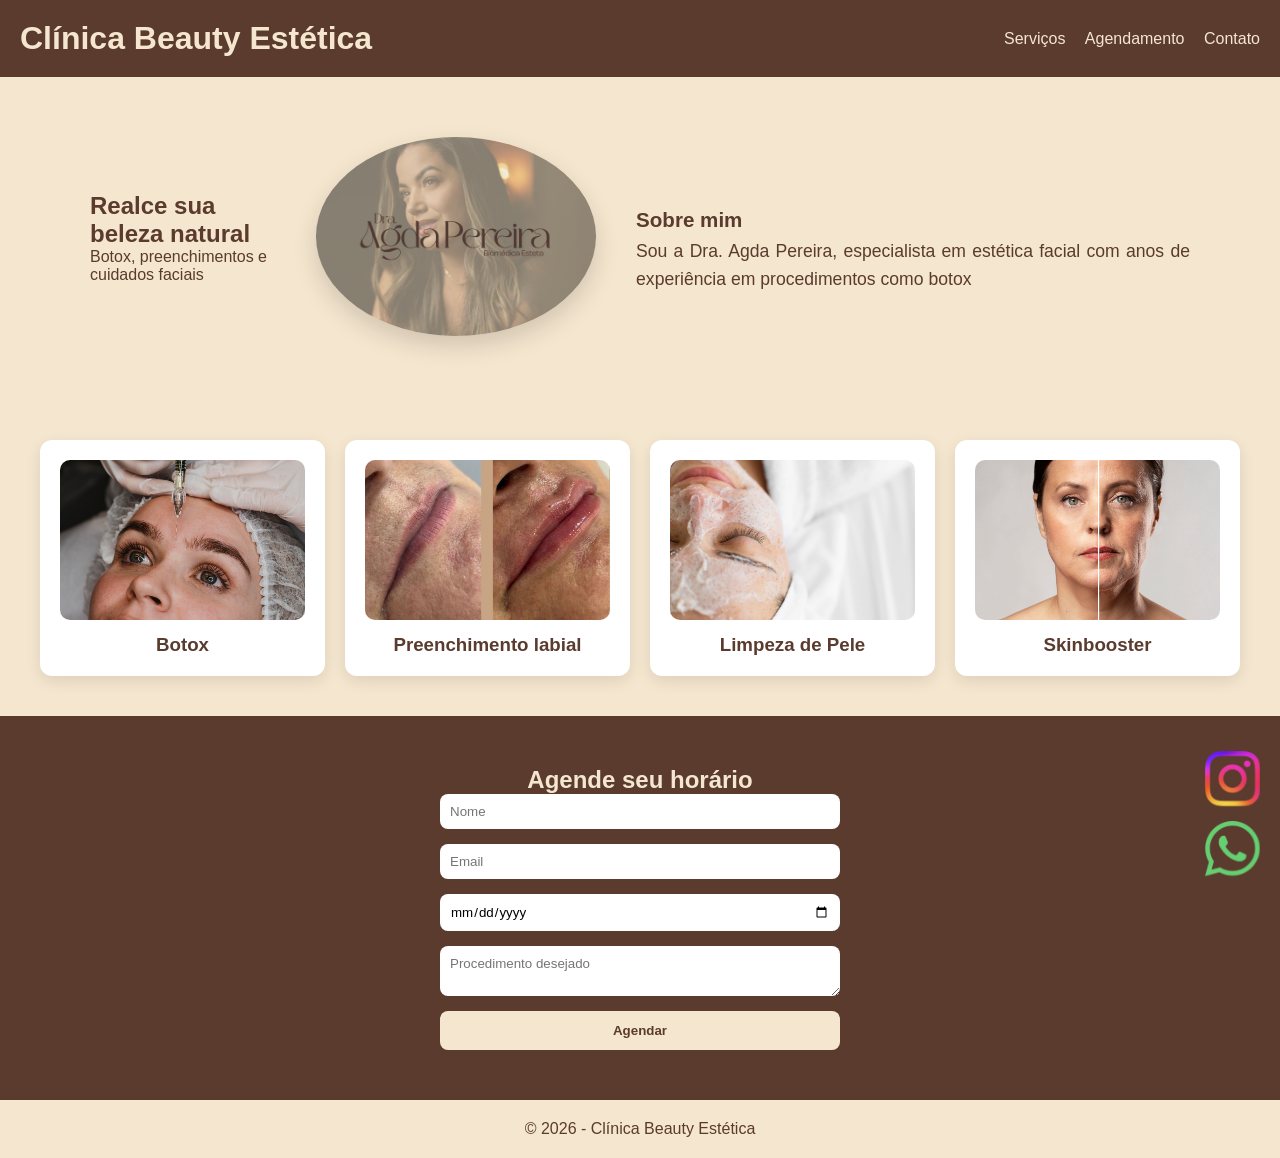
==== index.html @ c7bfd425 "Project Dra. Agda" ====
<!DOCTYPE html>
<html lang="pt-BR">

<head>
    <meta charset="UTF-8">
    <title>Clínica Beauty Estética</title>
    <link rel="stylesheet" href="style.css">
</head>

<body>

    <!-- BOTÃO WHATSAPP FLUTUANTE -->
    <a href="https://wa.me/5511935019413" class="whatsapp-fixo" target="_blank">
        <img src="img/whatsap-removebg-preview.png" alt="WhatsApp">
    </a>

    <a href="https://instagram.com/dra.agdapereira" class="instagram-fixo" target="_blank">
        <img src="img/instagran-removebg-preview.png" alt="Instagram">
    </a>

    <header>
        <h1>Clínica Beauty Estética</h1>
        <nav>
            <a href="#servicos">Serviços</a>
            <a href="#agendamento">Agendamento</a>
            <a href="#contato">Contato</a>
        </nav>
    </header>

    <section class="hero">
        <div class="hero-content">

            <div class="hero-text">
                <h2>Realce sua beleza natural</h2>
                <p>Botox, preenchimentos e cuidados faciais</p>
            </div>

            <div class="hero-foto">
                <img src="img/WhatsApp Image 2026-01-08 at 19.24.49.jpeg" alt="Foto da Doutora">
            </div>

            <div class="sobremim">
                <h3>Sobre mim</h3>
                <p>Sou a Dra. Agda Pereira, especialista em estética facial com anos de experiência em
                    procedimentos como botox</p>
            </div>

        </div>
    </section>

    <section id="servicos" class="servicos">

        <div class="card">
            <img src="img/mulher-recebendo-uma-injecao-de-beleza-facial-no-centro-de-bem-estar.jpg" alt="Botox">
            <h3>Botox</h3>
        </div>

        <div class="card">
            <img src="img/WhatsApp Image 2026-01-08 at 19.49.05.jpeg" alt="Preenchimento Facial">
            <h3>Preenchimento labial</h3>
        </div>

        <div class="card">
            <img src="img/mulher-de-close-up-usando-creme-facial.jpg" alt="Limpeza de Pele">
            <h3>Limpeza de Pele</h3>
        </div>

        <div class="card">
            <img src="img/retrato-de-mulher-madura-antes-e-depois-retocado.jpg" alt="Skinbooster">
            <h3>Skinbooster</h3>
        </div>

    </section>

    <section id="agendamento" class="agendamento">
        <h2>Agende seu horário</h2>

        <form>
            <input type="text" placeholder="Nome" required>
            <input type="email" placeholder="Email" required>
            <input type="date" required>
            <textarea placeholder="Procedimento desejado"></textarea>
            <button type="submit">Agendar</button>
        </form>
    </section>

    <footer id="contato">
        <p>© 2026 - Clínica Beauty Estética</p>
    </footer>

</body>

</html>
---- style.css ----
* {
  margin: 0;
  padding: 0;
  box-sizing: border-box;
  font-family: Arial, sans-serif;
}

body {
  background: #f5e6cf;
  color: #5a3b2e;
}

/* HEADER */
header {
  background: #5a3b2e;
  color: #f5e6cf;
  padding: 20px;
  display: flex;
  justify-content: space-between;
  align-items: center;
}

header nav a {
  color: #f5e6cf;
  text-decoration: none;
  margin-left: 15px;
}

/* HERO */
.hero {
  padding: 60px 20px;
}

.hero-content {
  max-width: 1100px;
  margin: auto;
  display: flex;
  align-items: center;
  gap: 40px;
}

.hero-foto img {
  max-width: 280px;
  border-radius: 50%;
  box-shadow: 0 10px 25px rgba(0,0,0,0.15);
}

/* SERVIÇOS */
.servicos {
  padding: 40px;
  display: grid;
  grid-template-columns: repeat(auto-fit, minmax(220px, 1fr));
  gap: 20px;
}

.card {
  background: #fff;
  padding: 20px;
  border-radius: 12px;
  text-align: center;
  box-shadow: 0 5px 15px rgba(0,0,0,0.1);
}

.card img {
  width: 100%;
  height: 160px;
  object-fit: cover;
  border-radius: 10px;
  margin-bottom: 10px;
}

/* AGENDAMENTO */
.agendamento {
  background: #5a3b2e;
  color: #f5e6cf;
  padding: 50px 20px;
  text-align: center;
}

.agendamento form {
  max-width: 400px;
  margin: auto;
  display: flex;
  flex-direction: column;
  gap: 15px;
}

.agendamento input,
.agendamento textarea {
  padding: 10px;
  border-radius: 8px;
  border: none;
}

.agendamento button {
  padding: 12px;
  background: #f5e6cf;
  color: #5a3b2e;
  border: none;
  border-radius: 8px;
  font-weight: bold;
}

/* FOOTER */
footer {
  text-align: center;
  padding: 20px;
}

.redes {
  margin-top: 15px;
  display: flex;
  justify-content: center;
  gap: 20px;
}

.redes img {
  width: 32px;
  transition: transform 0.3s;
}

.redes img:hover {
  transform: scale(1.15);
}

.instagram-fixo {
  position: fixed;
  bottom: 90px;
  right: 20px;
  z-index: 999;
}
.instagram-fixo img {
  width: 55px;
}

/* WHATSAPP FIXO */
.whatsapp-fixo {
  position: fixed;
  bottom: 20px;
  right: 20px;
  z-index: 999;
}

.whatsapp-fixo img {
  width: 55px;
}

.sobremim{
  margin-top: 20px;
  font-size: 1.1rem;
  line-height: 1.6;
  text-align: justify;
}

/* RESPONSIVO */
@media (max-width: 768px) {
  header {
    flex-direction: column;
    text-align: center;
    gap: 10px;
  }

  .hero-content {
    flex-direction: column;
    text-align: center;
  }

  .hero-foto img {
    max-width: 200px;
  }
}
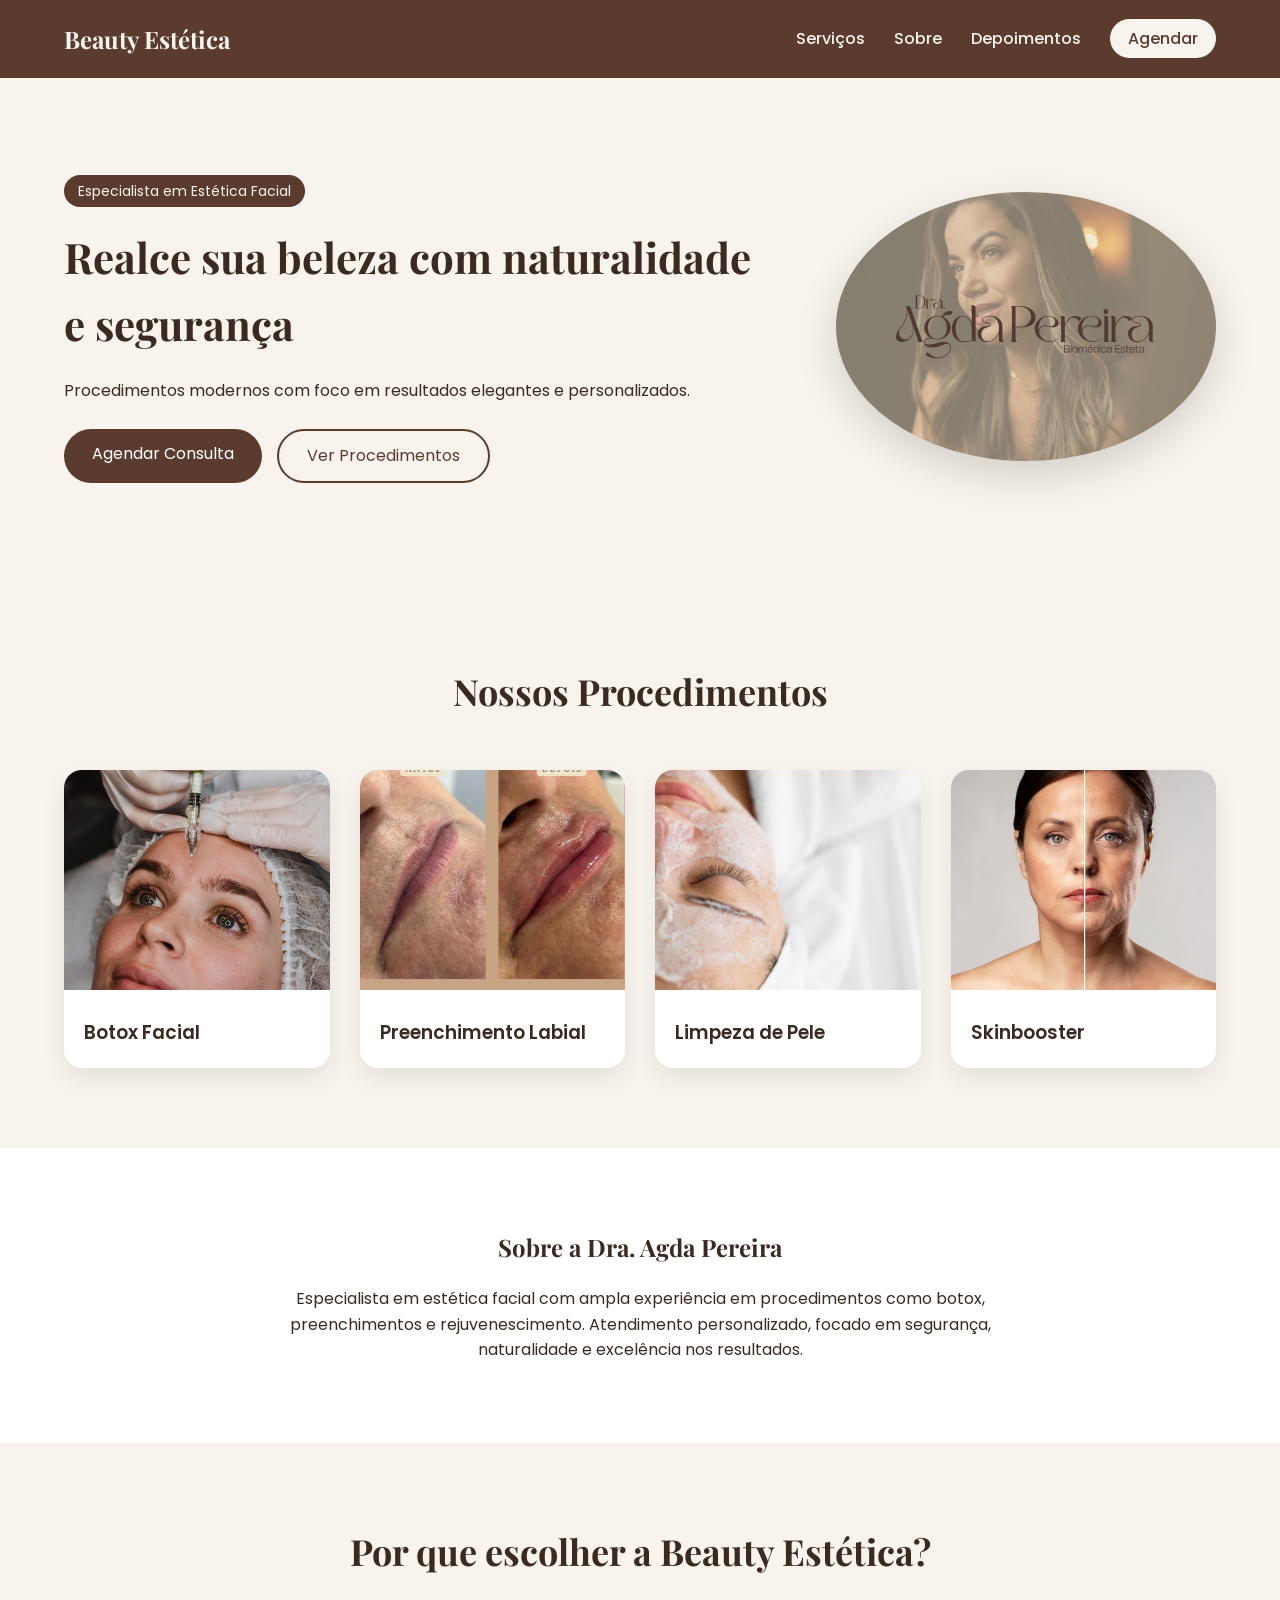
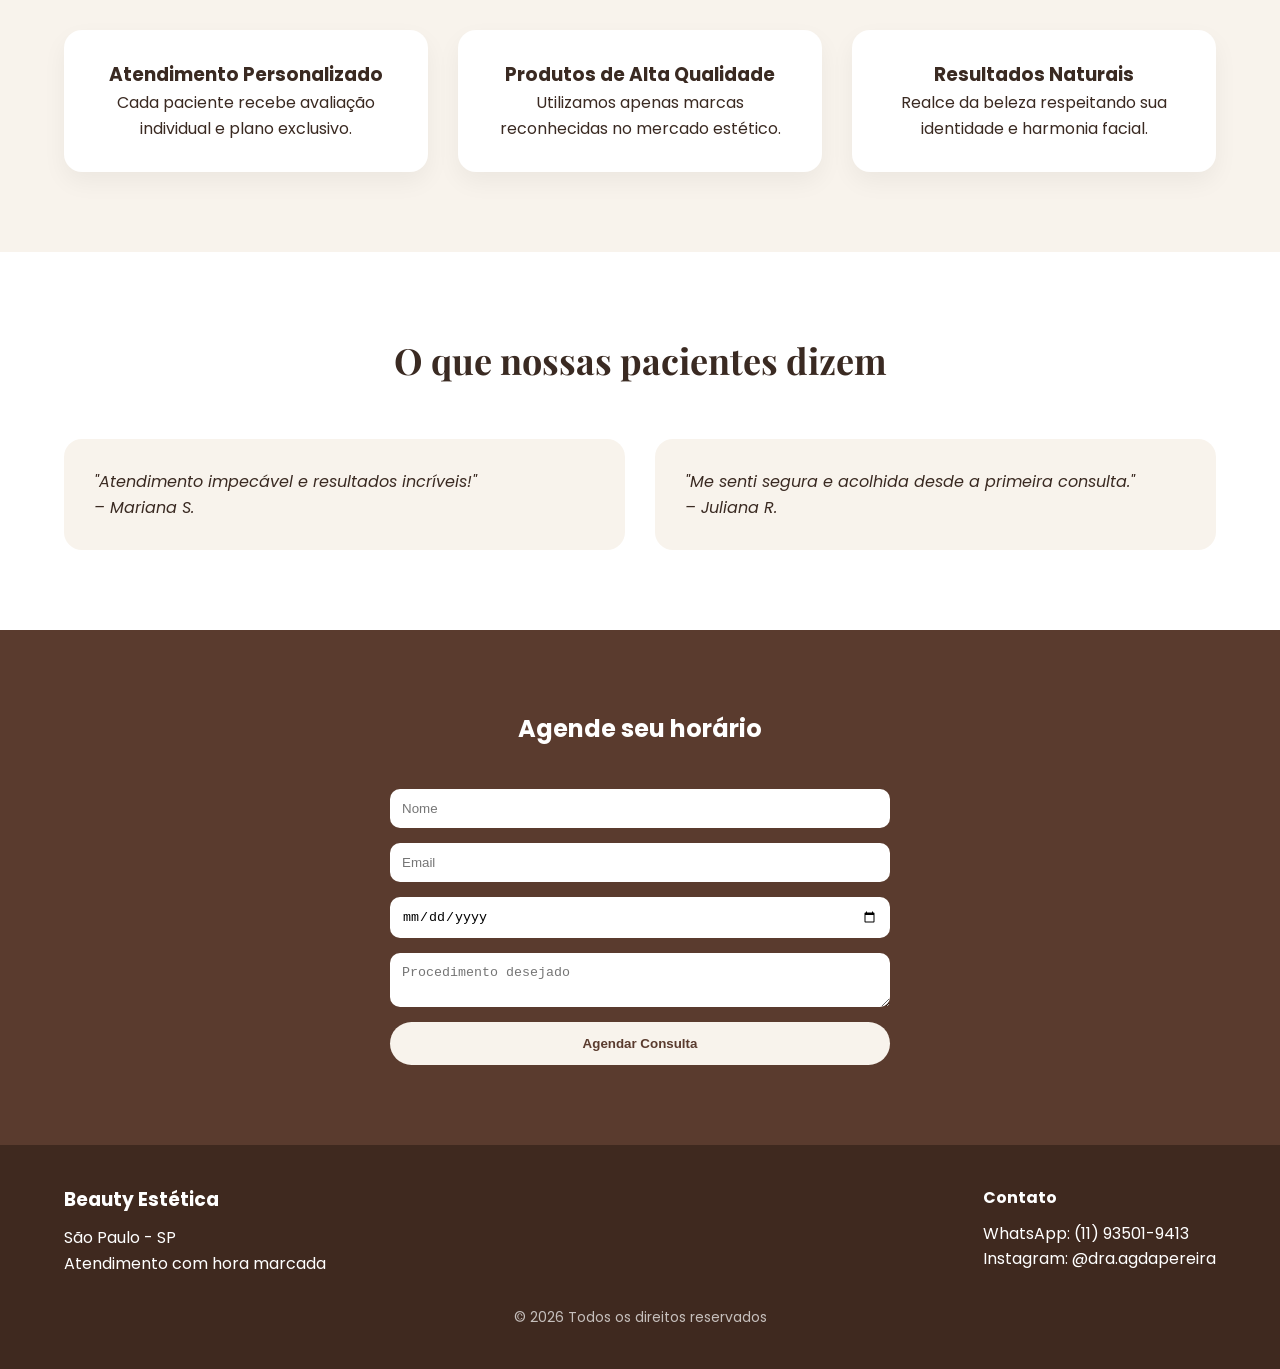
==== commit d70f7bc2: "Atualizando projeto com nova interface, novos procedimentos!" ====
--- a/index.html
+++ b/index.html
@@ -1,93 +1,185 @@
 <!DOCTYPE html>
 <html lang="pt-BR">
+<head>
+  <meta charset="UTF-8">
+  <meta name="viewport" content="width=device-width, initial-scale=1.0">
+  <meta name="description" content="Clínica especializada em estética facial, botox, preenchimento e cuidados com a pele.">
+  <title>Clínica Beauty Estética</title>
 
-<head>
-    <meta charset="UTF-8">
-    <title>Clínica Beauty Estética</title>
-    <link rel="stylesheet" href="style.css">
+  <link rel="stylesheet" href="css/style.css">
+
+  <!-- Google Fonts -->
+  <link href="https://fonts.googleapis.com/css2?family=Playfair+Display:wght@600&family=Poppins:wght@400;500;600&display=swap" rel="stylesheet">
 </head>
 
 <body>
 
-    <!-- BOTÃO WHATSAPP FLUTUANTE -->
-    <a href="https://wa.me/5511935019413" class="whatsapp-fixo" target="_blank">
-        <img src="img/whatsap-removebg-preview.png" alt="WhatsApp">
-    </a>
+  <!-- ================= HEADER ================= -->
+  <header class="header">
+    <div class="container">
+      <h1 class="logo">Beauty Estética</h1>
+      <nav class="nav">
+        <a href="#servicos">Serviços</a>
+        <a href="#sobre">Sobre</a>
+        <a href="#depoimentos">Depoimentos</a>
+        <a href="#agendamento" class="btn-nav">Agendar</a>
+      </nav>
+    </div>
+  </header>
 
-    <a href="https://instagram.com/dra.agdapereira" class="instagram-fixo" target="_blank">
-        <img src="img/instagran-removebg-preview.png" alt="Instagram">
-    </a>
+  <!-- ================= HERO ================= -->
+  <section class="hero">
+    <div class="container hero-content">
 
-    <header>
-        <h1>Clínica Beauty Estética</h1>
-        <nav>
-            <a href="#servicos">Serviços</a>
-            <a href="#agendamento">Agendamento</a>
-            <a href="#contato">Contato</a>
-        </nav>
-    </header>
+      <div class="hero-text">
+        <span class="badge">Especialista em Estética Facial</span>
+        <h2>Realce sua beleza com naturalidade e segurança</h2>
+        <p>Procedimentos modernos com foco em resultados elegantes e personalizados.</p>
 
-    <section class="hero">
-        <div class="hero-content">
+        <div class="hero-buttons">
+          <a href="#agendamento" class="btn-primary">Agendar Consulta</a>
+          <a href="#servicos" class="btn-secondary">Ver Procedimentos</a>
+        </div>
+      </div>
 
-            <div class="hero-text">
-                <h2>Realce sua beleza natural</h2>
-                <p>Botox, preenchimentos e cuidados faciais</p>
-            </div>
+      <div class="hero-image">
+        <img src="/img/WhatsApp Image 2026-01-08 at 19.24.49.jpeg" alt="Dra. Agda Pereira">
+      </div>
 
-            <div class="hero-foto">
-                <img src="img/WhatsApp Image 2026-01-08 at 19.24.49.jpeg" alt="Foto da Doutora">
-            </div>
+    </div>
+  </section>
 
-            <div class="sobremim">
-                <h3>Sobre mim</h3>
-                <p>Sou a Dra. Agda Pereira, especialista em estética facial com anos de experiência em
-                    procedimentos como botox</p>
-            </div>
+  <!-- ================= SERVIÇOS ================= -->
+  <section id="servicos" class="servicos">
+    <div class="container">
+      <h2 class="section-title">Nossos Procedimentos</h2>
 
-        </div>
-    </section>
-
-    <section id="servicos" class="servicos">
+      <div class="servicos-grid">
 
         <div class="card">
-            <img src="img/mulher-recebendo-uma-injecao-de-beleza-facial-no-centro-de-bem-estar.jpg" alt="Botox">
-            <h3>Botox</h3>
+          <a href="procedimento.html?id=botox">
+            <img src="/img/mulher-recebendo-uma-injecao-de-beleza-facial-no-centro-de-bem-estar.jpg" alt="Botox">
+            <h3>Botox Facial</h3>
+          </a>
         </div>
 
         <div class="card">
-            <img src="img/WhatsApp Image 2026-01-08 at 19.49.05.jpeg" alt="Preenchimento Facial">
-            <h3>Preenchimento labial</h3>
+          <a href="procedimento.html?id=preenchimento-labial">
+            <img src="/img/WhatsApp Image 2026-01-08 at 19.49.05.jpeg" alt="Preenchimento Labial">
+            <h3>Preenchimento Labial</h3>
+          </a>
         </div>
 
         <div class="card">
-            <img src="img/mulher-de-close-up-usando-creme-facial.jpg" alt="Limpeza de Pele">
+          <a href="procedimento.html?id=limpeza">
+            <img src="/img/mulher-de-close-up-usando-creme-facial.jpg" alt="Limpeza de Pele">
             <h3>Limpeza de Pele</h3>
+          </a>
         </div>
 
         <div class="card">
-            <img src="img/retrato-de-mulher-madura-antes-e-depois-retocado.jpg" alt="Skinbooster">
+          <a href="procedimento.html?id=skinbooster">
+            <img src="/img/retrato-de-mulher-madura-antes-e-depois-retocado.jpg" alt="Skinbooster">
             <h3>Skinbooster</h3>
+          </a>
         </div>
 
-    </section>
+      </div>
+    </div>
+  </section>
 
-    <section id="agendamento" class="agendamento">
-        <h2>Agende seu horário</h2>
+  <!-- ================= SOBRE ================= -->
+  <section id="sobre" class="sobre">
+    <div class="container sobre-content">
+      <div class="sobre-text">
+        <h2>Sobre a Dra. Agda Pereira</h2>
+        <p>
+          Especialista em estética facial com ampla experiência em procedimentos
+          como botox, preenchimentos e rejuvenescimento. Atendimento personalizado,
+          focado em segurança, naturalidade e excelência nos resultados.
+        </p>
+      </div>
+    </div>
+  </section>
 
-        <form>
-            <input type="text" placeholder="Nome" required>
-            <input type="email" placeholder="Email" required>
-            <input type="date" required>
-            <textarea placeholder="Procedimento desejado"></textarea>
-            <button type="submit">Agendar</button>
-        </form>
-    </section>
+  <!-- ================= DIFERENCIAIS ================= -->
+  <section class="diferenciais">
+    <div class="container">
+      <h2 class="section-title">Por que escolher a Beauty Estética?</h2>
 
-    <footer id="contato">
-        <p>© 2026 - Clínica Beauty Estética</p>
-    </footer>
+      <div class="diferenciais-grid">
+        <div class="diferencial-item">
+          <h3>Atendimento Personalizado</h3>
+          <p>Cada paciente recebe avaliação individual e plano exclusivo.</p>
+        </div>
 
+        <div class="diferencial-item">
+          <h3>Produtos de Alta Qualidade</h3>
+          <p>Utilizamos apenas marcas reconhecidas no mercado estético.</p>
+        </div>
+
+        <div class="diferencial-item">
+          <h3>Resultados Naturais</h3>
+          <p>Realce da beleza respeitando sua identidade e harmonia facial.</p>
+        </div>
+      </div>
+    </div>
+  </section>
+
+  <!-- ================= DEPOIMENTOS ================= -->
+  <section id="depoimentos" class="depoimentos">
+    <div class="container">
+      <h2 class="section-title">O que nossas pacientes dizem</h2>
+
+      <div class="depoimentos-grid">
+        <div class="depoimento">
+          <p>"Atendimento impecável e resultados incríveis!"</p>
+          <span>– Mariana S.</span>
+        </div>
+
+        <div class="depoimento">
+          <p>"Me senti segura e acolhida desde a primeira consulta."</p>
+          <span>– Juliana R.</span>
+        </div>
+      </div>
+    </div>
+  </section>
+
+  <!-- ================= AGENDAMENTO ================= -->
+  <section id="agendamento" class="agendamento">
+    <div class="container">
+      <h2>Agende seu horário</h2>
+
+      <form>
+        <input type="text" placeholder="Nome" required>
+        <input type="email" placeholder="Email" required>
+        <input type="date" required>
+        <textarea placeholder="Procedimento desejado"></textarea>
+        <button type="submit">Agendar Consulta</button>
+      </form>
+    </div>
+  </section>
+
+  <!-- ================= FOOTER ================= -->
+  <footer class="footer">
+    <div class="container footer-content">
+
+      <div>
+        <h3>Beauty Estética</h3>
+        <p>São Paulo - SP</p>
+        <p>Atendimento com hora marcada</p>
+      </div>
+
+      <div>
+        <h4>Contato</h4>
+        <p>WhatsApp: (11) 93501-9413</p>
+        <p>Instagram: @dra.agdapereira</p>
+      </div>
+
+    </div>
+
+    <p class="copyright">© 2026 Todos os direitos reservados</p>
+  </footer>
+  <script src="JS/main.js"></script>
 </body>
-
 </html>
--- a/css/style.css
+++ b/css/style.css
@@ -0,0 +1,324 @@
+/* ================= RESET ================= */
+* {
+  margin: 0;
+  padding: 0;
+  box-sizing: border-box;
+}
+
+html {
+  scroll-behavior: smooth;
+}
+
+body {
+  font-family: 'Poppins', sans-serif;
+  background: #f8f3ec;
+  color: #3a2a22;
+  line-height: 1.6;
+}
+
+/* ================= CONTAINER ================= */
+.container {
+  width: 90%;
+  max-width: 1200px;
+  margin: auto;
+}
+
+/* ================= HEADER ================= */
+.header {
+  background: #5a3b2e;
+  padding: 20px 0;
+  position: sticky;
+  top: 0;
+  z-index: 1000;
+}
+
+.logo {
+  font-family: 'Playfair Display', serif;
+  color: #f8f3ec;
+  font-size: 24px;
+}
+
+.header .container {
+  display: flex;
+  justify-content: space-between;
+  align-items: center;
+}
+
+.nav a {
+  color: #f8f3ec;
+  text-decoration: none;
+  margin-left: 25px;
+  font-weight: 500;
+  transition: 0.3s;
+}
+
+.nav a:hover {
+  opacity: 0.7;
+}
+
+.btn-nav {
+  background: #f8f3ec;
+  color: #5a3b2e !important;
+  padding: 8px 18px;
+  border-radius: 30px;
+  font-weight: 600;
+}
+
+/* ================= HERO ================= */
+.hero {
+  padding: 100px 0;
+}
+
+.hero-content {
+  display: flex;
+  align-items: center;
+  justify-content: space-between;
+  gap: 60px;
+}
+
+.hero-text h2 {
+  font-family: 'Playfair Display', serif;
+  font-size: 42px;
+  margin: 20px 0;
+}
+
+.badge {
+  background: #5a3b2e;
+  color: #f8f3ec;
+  padding: 6px 14px;
+  border-radius: 20px;
+  font-size: 14px;
+}
+
+.hero-buttons {
+  margin-top: 25px;
+  display: flex;
+  gap: 15px;
+}
+
+.btn-primary {
+  background: #5a3b2e;
+  color: #fff;
+  padding: 12px 28px;
+  border-radius: 30px;
+  text-decoration: none;
+  transition: 0.3s ease;
+}
+
+.btn-primary:hover {
+  background: #3f291f;
+  transform: translateY(-3px);
+}
+
+.btn-secondary {
+  border: 2px solid #5a3b2e;
+  color: #5a3b2e;
+  padding: 12px 28px;
+  border-radius: 30px;
+  text-decoration: none;
+  transition: 0.3s ease;
+}
+
+.btn-secondary:hover {
+  background: #5a3b2e;
+  color: #fff;
+}
+
+.hero-image img {
+  width: 380px;
+  border-radius: 50%;
+  box-shadow: 0 15px 40px rgba(0,0,0,0.15);
+}
+
+/* ================= SECTION TITLE ================= */
+.section-title {
+  text-align: center;
+  font-family: 'Playfair Display', serif;
+  font-size: 36px;
+  margin-bottom: 50px;
+}
+
+/* ================= SERVIÇOS ================= */
+.servicos {
+  padding: 80px 0;
+}
+
+.servicos-grid {
+  display: grid;
+  grid-template-columns: repeat(auto-fit, minmax(250px, 1fr));
+  gap: 30px;
+}
+
+.card {
+  background: #fff;
+  border-radius: 18px;
+  overflow: hidden;
+  box-shadow: 0 10px 25px rgba(0,0,0,0.08);
+  transition: 0.3s ease;
+}
+
+.card:hover {
+  transform: translateY(-10px);
+  box-shadow: 0 20px 40px rgba(0,0,0,0.15);
+}
+
+.card img {
+  width: 100%;
+  height: 220px;
+  object-fit: cover;
+}
+
+.card h3 {
+  padding: 20px;
+  font-weight: 600;
+  color: #3a2a22;
+}
+
+.card a {
+  text-decoration: none;
+}
+
+/* ================= SOBRE ================= */
+.sobre {
+  padding: 80px 0;
+  background: #fff;
+}
+
+.sobre-content {
+  text-align: center;
+  max-width: 800px;
+}
+
+.sobre h2 {
+  font-family: 'Playfair Display', serif;
+  margin-bottom: 20px;
+}
+
+/* ================= DIFERENCIAIS ================= */
+.diferenciais {
+  padding: 80px 0;
+}
+
+.diferenciais-grid {
+  display: grid;
+  grid-template-columns: repeat(auto-fit, minmax(250px, 1fr));
+  gap: 30px;
+  text-align: center;
+}
+
+.diferencial-item {
+  background: #fff;
+  padding: 30px;
+  border-radius: 18px;
+  box-shadow: 0 10px 25px rgba(0,0,0,0.05);
+}
+
+/* ================= DEPOIMENTOS ================= */
+.depoimentos {
+  padding: 80px 0;
+  background: #fff;
+}
+
+.depoimentos-grid {
+  display: grid;
+  grid-template-columns: repeat(auto-fit, minmax(280px, 1fr));
+  gap: 30px;
+}
+
+.depoimento {
+  background: #f8f3ec;
+  padding: 30px;
+  border-radius: 18px;
+  font-style: italic;
+}
+
+/* ================= AGENDAMENTO ================= */
+.agendamento {
+  padding: 80px 0;
+  background: #5a3b2e;
+  color: #fff;
+  text-align: center;
+}
+
+.agendamento form {
+  max-width: 500px;
+  margin: 40px auto 0;
+  display: flex;
+  flex-direction: column;
+  gap: 15px;
+}
+
+.agendamento input,
+.agendamento textarea {
+  padding: 12px;
+  border-radius: 10px;
+  border: none;
+}
+
+.agendamento button {
+  background: #f8f3ec;
+  color: #5a3b2e;
+  padding: 14px;
+  border-radius: 30px;
+  border: none;
+  font-weight: 600;
+  cursor: pointer;
+  transition: 0.3s ease;
+}
+
+.agendamento button:hover {
+  transform: scale(1.05);
+}
+
+/* ================= FOOTER ================= */
+.footer {
+  background: #3f291f;
+  color: #fff;
+  padding: 40px 0;
+}
+
+.footer-content {
+  display: flex;
+  justify-content: space-between;
+  flex-wrap: wrap;
+  gap: 30px;
+}
+
+.footer h3,
+.footer h4 {
+  margin-bottom: 10px;
+}
+
+.copyright {
+  text-align: center;
+  margin-top: 30px;
+  font-size: 14px;
+  opacity: 0.7;
+}
+
+/* ================= RESPONSIVO ================= */
+@media (max-width: 768px) {
+
+  .hero-content {
+    flex-direction: column;
+    text-align: center;
+  }
+
+  .hero-image img {
+    width: 260px;
+  }
+
+  .header .container {
+    flex-direction: column;
+    gap: 15px;
+  }
+
+  .nav a {
+    margin: 0 10px;
+  }
+
+  .footer-content {
+    flex-direction: column;
+    text-align: center;
+  }
+}
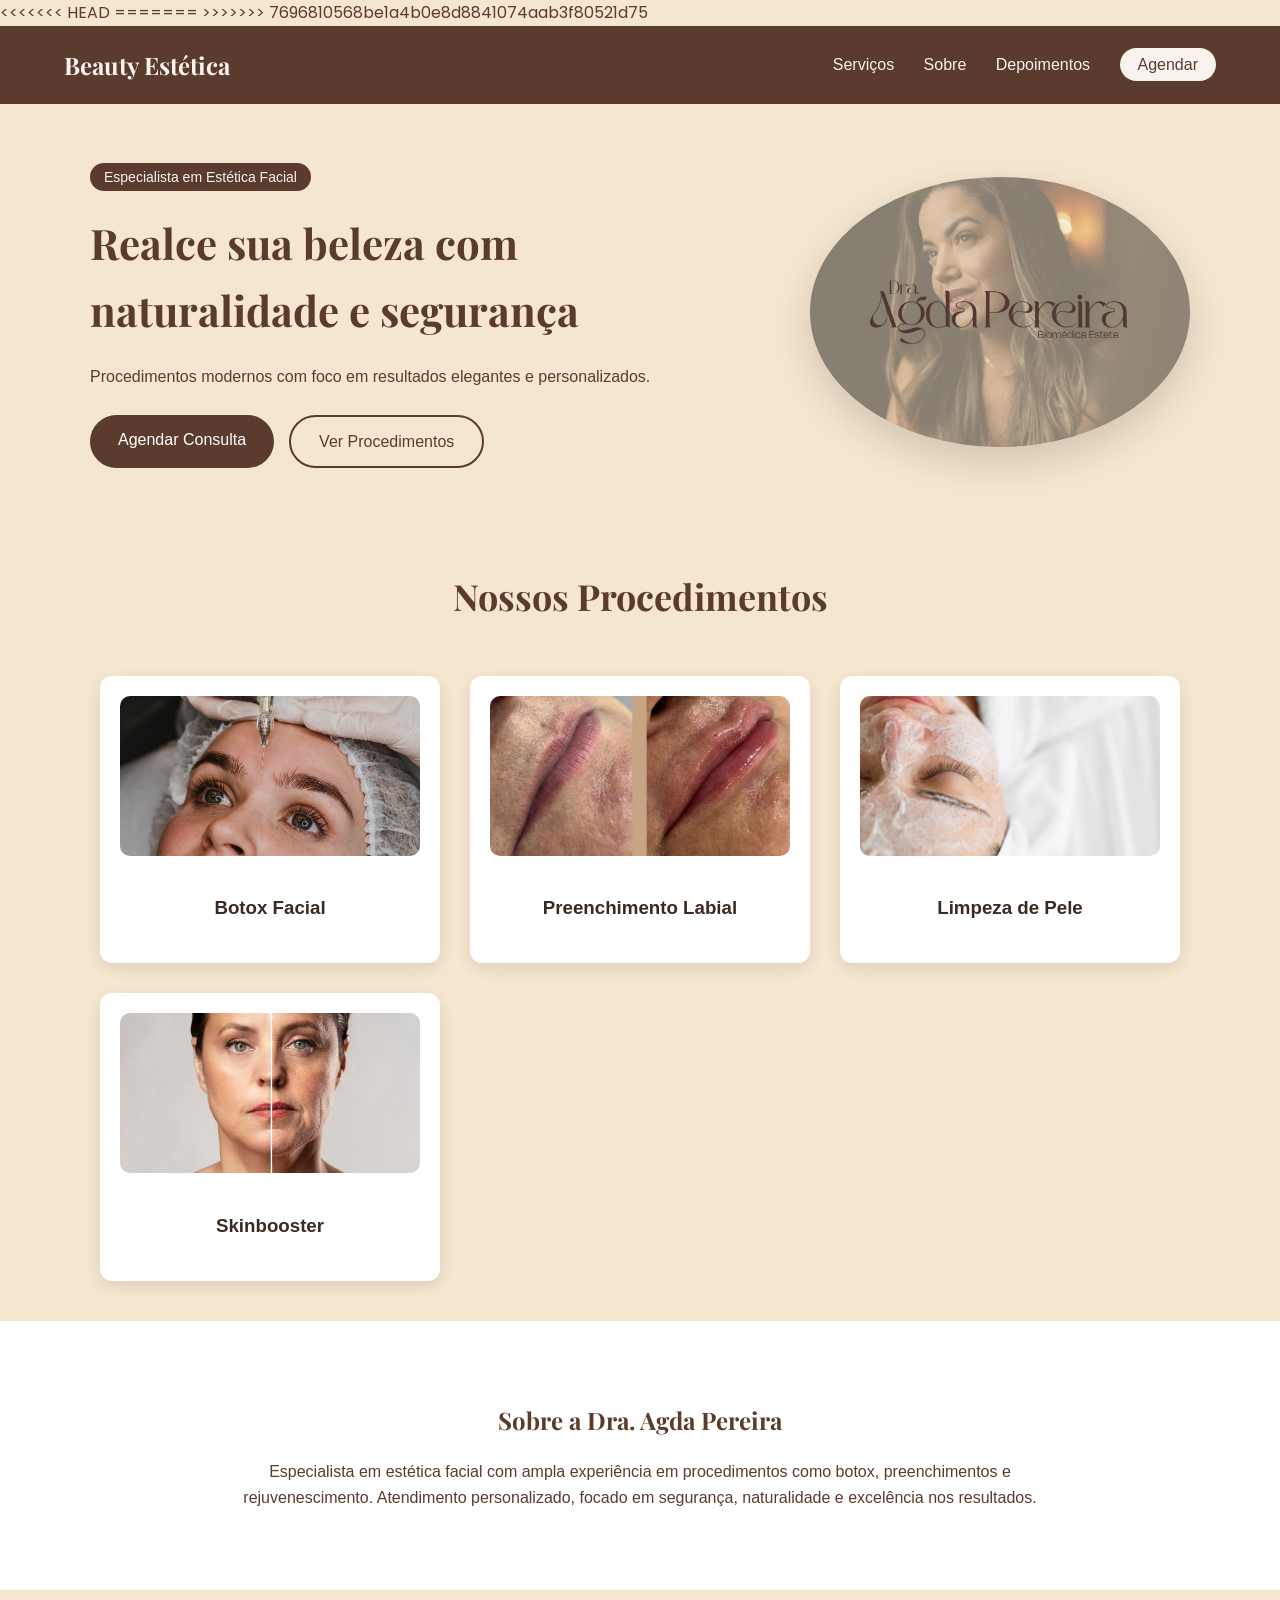
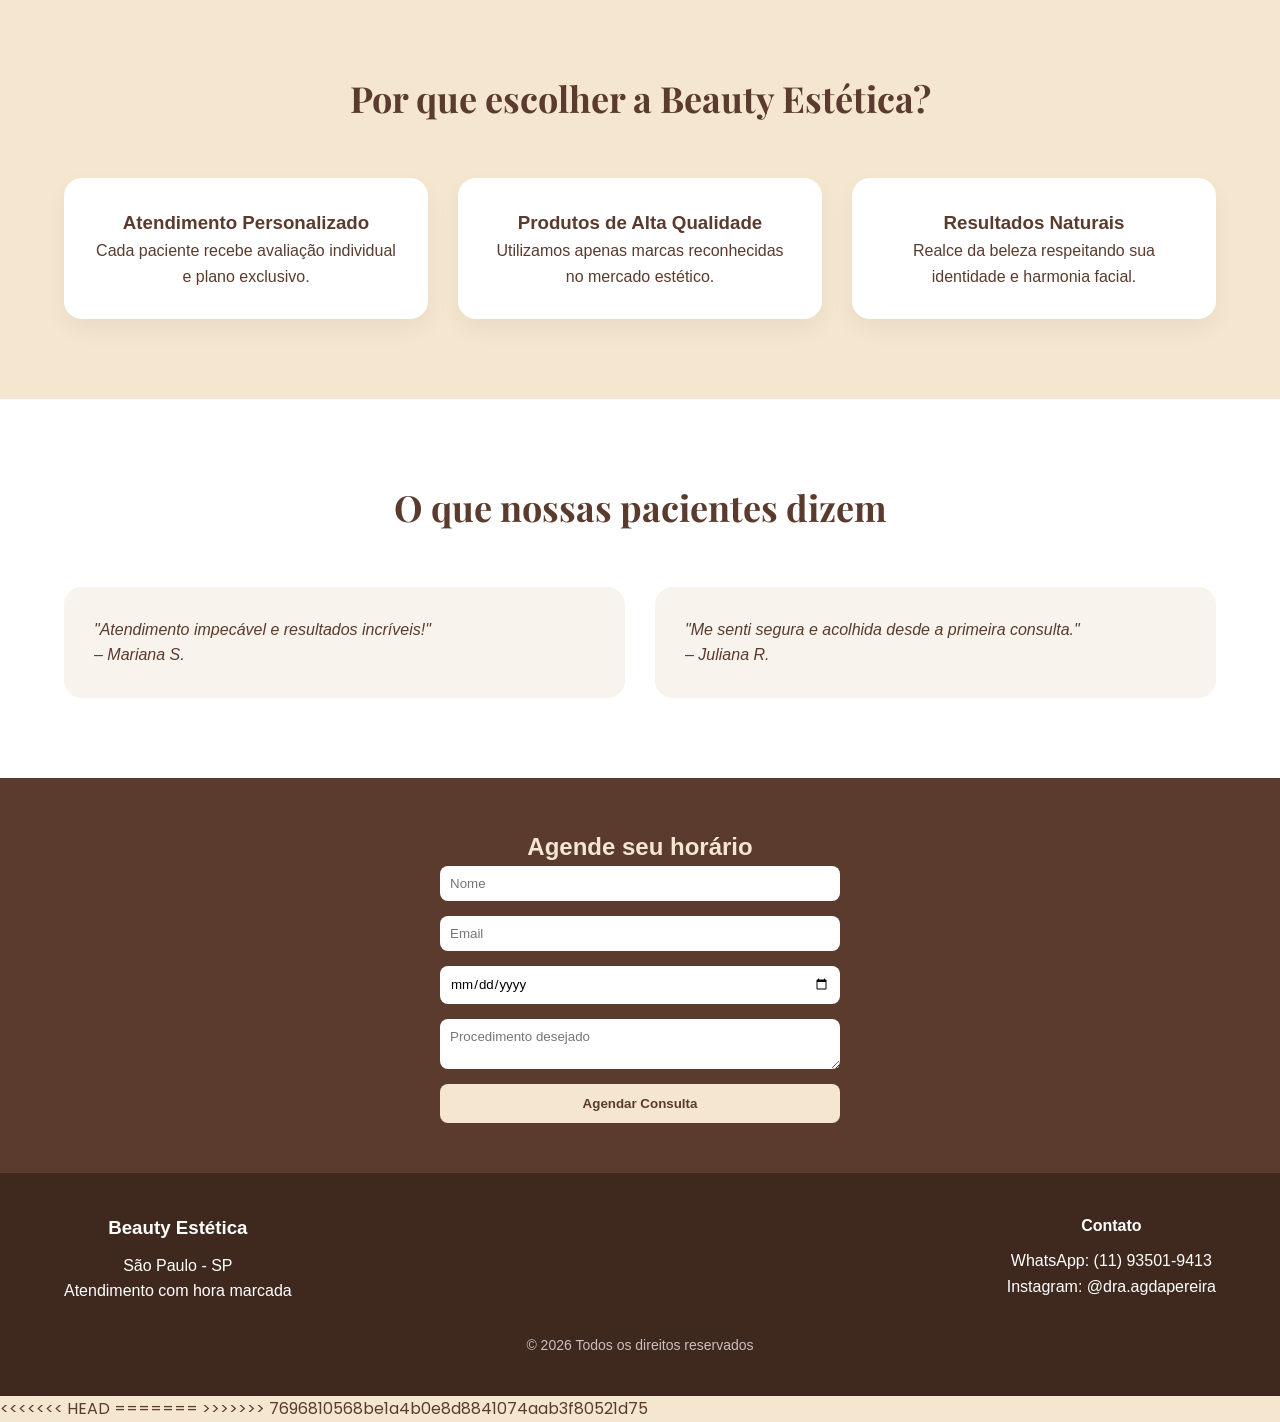
==== commit ad985a45: "Adiciona estilos responsivos para melhorar a visualização em dispositivos menores" ====
--- a/index.html
+++ b/index.html
@@ -1,6 +1,7 @@
 <!DOCTYPE html>
 <html lang="pt-BR">
 <head>
+<<<<<<< HEAD
   <meta charset="UTF-8">
   <meta name="viewport" content="width=device-width, initial-scale=1.0">
   <meta name="description" content="Clínica especializada em estética facial, botox, preenchimento e cuidados com a pele.">
@@ -10,6 +11,12 @@
 
   <!-- Google Fonts -->
   <link href="https://fonts.googleapis.com/css2?family=Playfair+Display:wght@600&family=Poppins:wght@400;500;600&display=swap" rel="stylesheet">
+=======
+    <meta name="viewport" content="width=device-width, initial-scale=1.0">
+    <meta charset="UTF-8">
+    <title>Clínica Beauty Estética</title>
+    <link rel="stylesheet" href="style.css">
+>>>>>>> 7696810568be1a4b0e8d8841074aab3f80521d75
 </head>
 
 <body>
@@ -182,4 +189,9 @@
   </footer>
   <script src="JS/main.js"></script>
 </body>
-</html>+<<<<<<< HEAD
+</html>
+=======
+
+</html>
+>>>>>>> 7696810568be1a4b0e8d8841074aab3f80521d75
--- a/style.css
+++ b/style.css
@@ -0,0 +1,181 @@
+* {
+  margin: 0;
+  padding: 0;
+  box-sizing: border-box;
+  font-family: Arial, sans-serif;
+}
+
+body {
+  background: #f5e6cf;
+  color: #5a3b2e;
+}
+
+/* HEADER */
+header {
+  background: #5a3b2e;
+  color: #f5e6cf;
+  padding: 20px;
+  display: flex;
+  justify-content: space-between;
+  align-items: center;
+}
+
+header nav a {
+  color: #f5e6cf;
+  text-decoration: none;
+  margin-left: 15px;
+}
+
+/* HERO */
+.hero {
+  padding: 60px 20px;
+}
+
+.hero-content {
+  max-width: 1100px;
+  margin: auto;
+  display: flex;
+  align-items: center;
+  gap: 40px;
+}
+
+.hero-foto img {
+  max-width: 280px;
+  border-radius: 50%;
+  box-shadow: 0 10px 25px rgba(0,0,0,0.15);
+}
+
+/* SERVIÇOS */
+.servicos {
+  padding: 40px;
+  display: grid;
+  grid-template-columns: repeat(auto-fit, minmax(220px, 1fr));
+  gap: 20px;
+}
+
+.card {
+  background: #fff;
+  padding: 20px;
+  border-radius: 12px;
+  text-align: center;
+  box-shadow: 0 5px 15px rgba(0,0,0,0.1);
+}
+
+.card img {
+  width: 100%;
+  height: 160px;
+  object-fit: cover;
+  border-radius: 10px;
+  margin-bottom: 10px;
+}
+
+/* AGENDAMENTO */
+.agendamento {
+  background: #5a3b2e;
+  color: #f5e6cf;
+  padding: 50px 20px;
+  text-align: center;
+}
+
+.agendamento form {
+  max-width: 400px;
+  margin: auto;
+  display: flex;
+  flex-direction: column;
+  gap: 15px;
+}
+
+.agendamento input,
+.agendamento textarea {
+  padding: 10px;
+  border-radius: 8px;
+  border: none;
+}
+
+.agendamento button {
+  padding: 12px;
+  background: #f5e6cf;
+  color: #5a3b2e;
+  border: none;
+  border-radius: 8px;
+  font-weight: bold;
+}
+
+/* FOOTER */
+footer {
+  text-align: center;
+  padding: 20px;
+}
+
+.redes {
+  margin-top: 15px;
+  display: flex;
+  justify-content: center;
+  gap: 20px;
+}
+
+.redes img {
+  width: 32px;
+  transition: transform 0.3s;
+}
+
+.redes img:hover {
+  transform: scale(1.15);
+}
+
+.instagram-fixo {
+  position: fixed;
+  bottom: 90px;
+  right: 20px;
+  z-index: 999;
+}
+.instagram-fixo img {
+  width: 55px;
+}
+
+/* WHATSAPP FIXO */
+.whatsapp-fixo {
+  position: fixed;
+  bottom: 20px;
+  right: 20px;
+  z-index: 999;
+}
+
+.whatsapp-fixo img {
+  width: 55px;
+}
+
+.sobremim{
+  margin-top: 20px;
+  font-size: 1.1rem;
+  line-height: 1.6;
+  text-align: justify;
+}
+
+@media (max-width: 768px) {
+    
+    body {
+        overflow-x: hidden;
+    }
+
+    .container {
+        width: 100%;
+        padding: 15px;
+    }
+
+    /* Exemplo de menu */
+    nav ul {
+        flex-direction: column;
+        gap: 10px;
+    }
+
+    /* Exemplo de cards */
+    .cards {
+        flex-direction: column;
+    }
+
+    img {
+        max-width: 100%;
+        height: auto;
+    }
+}
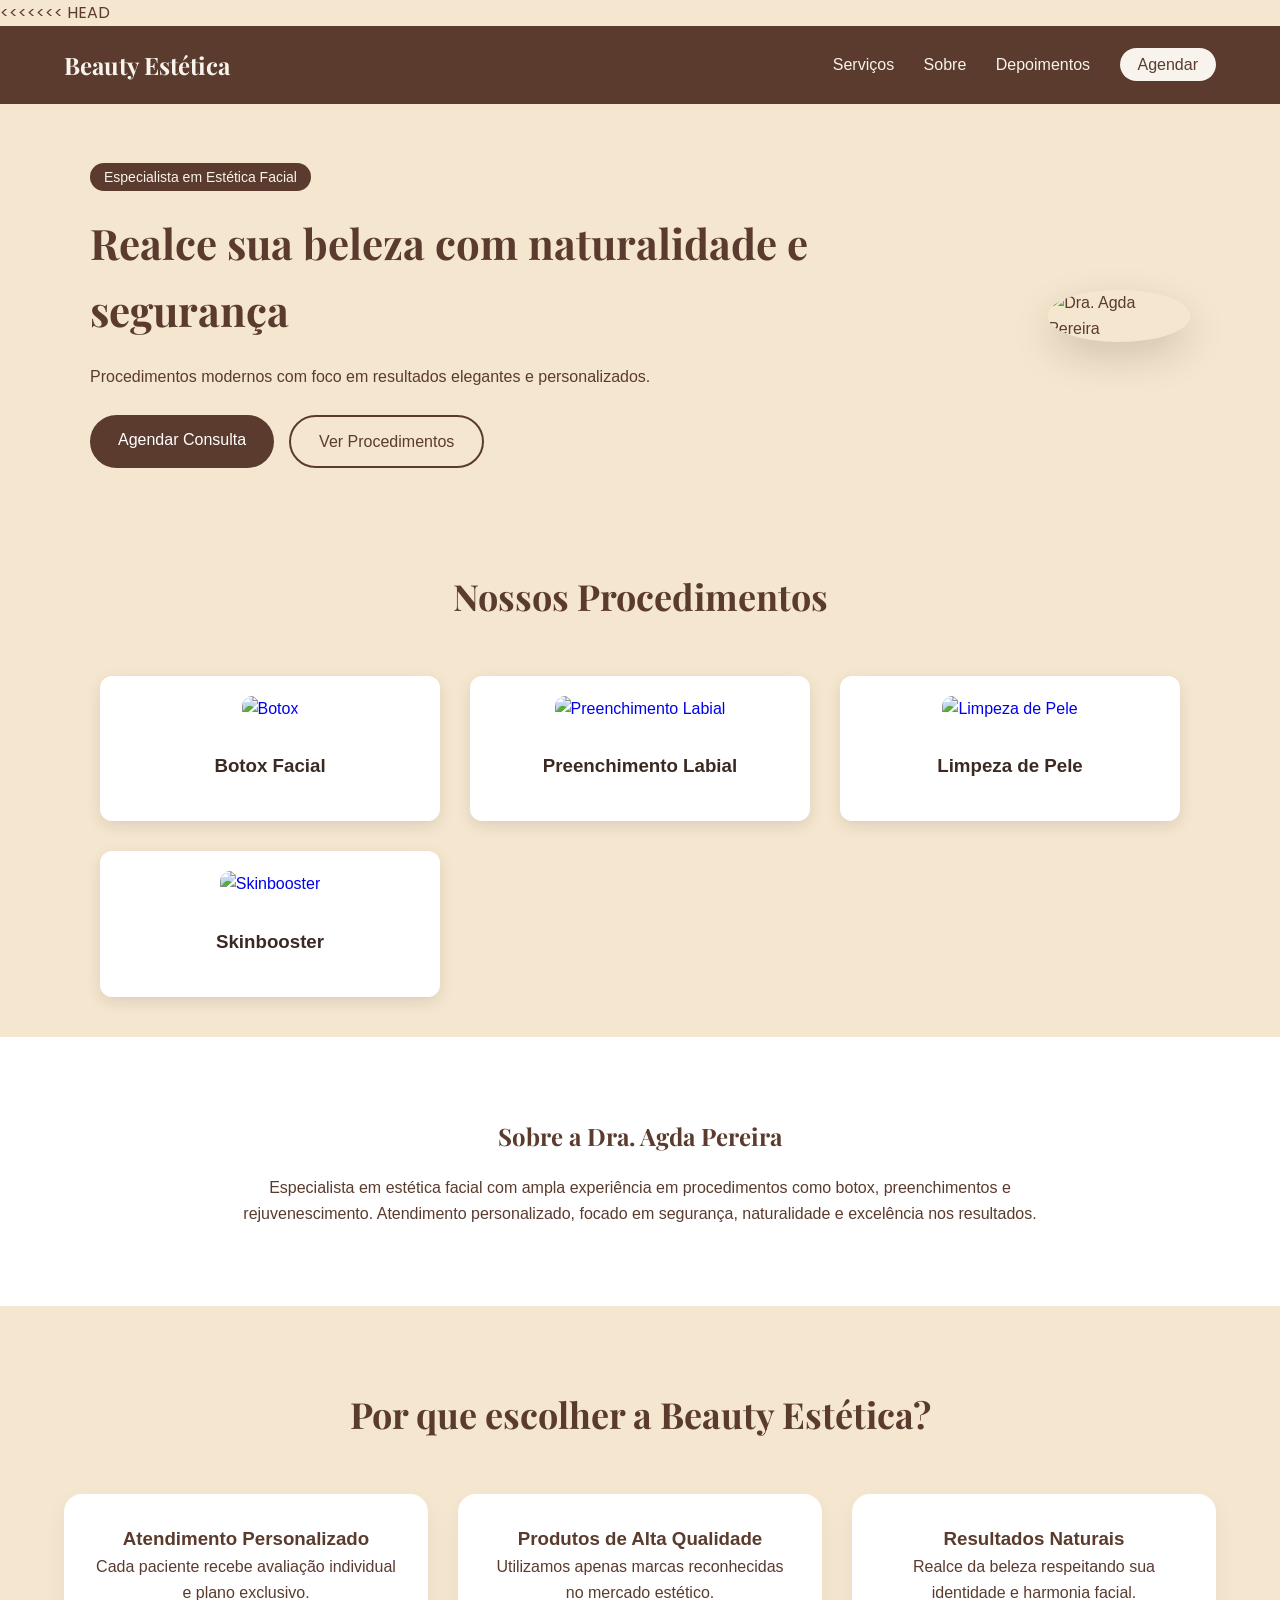
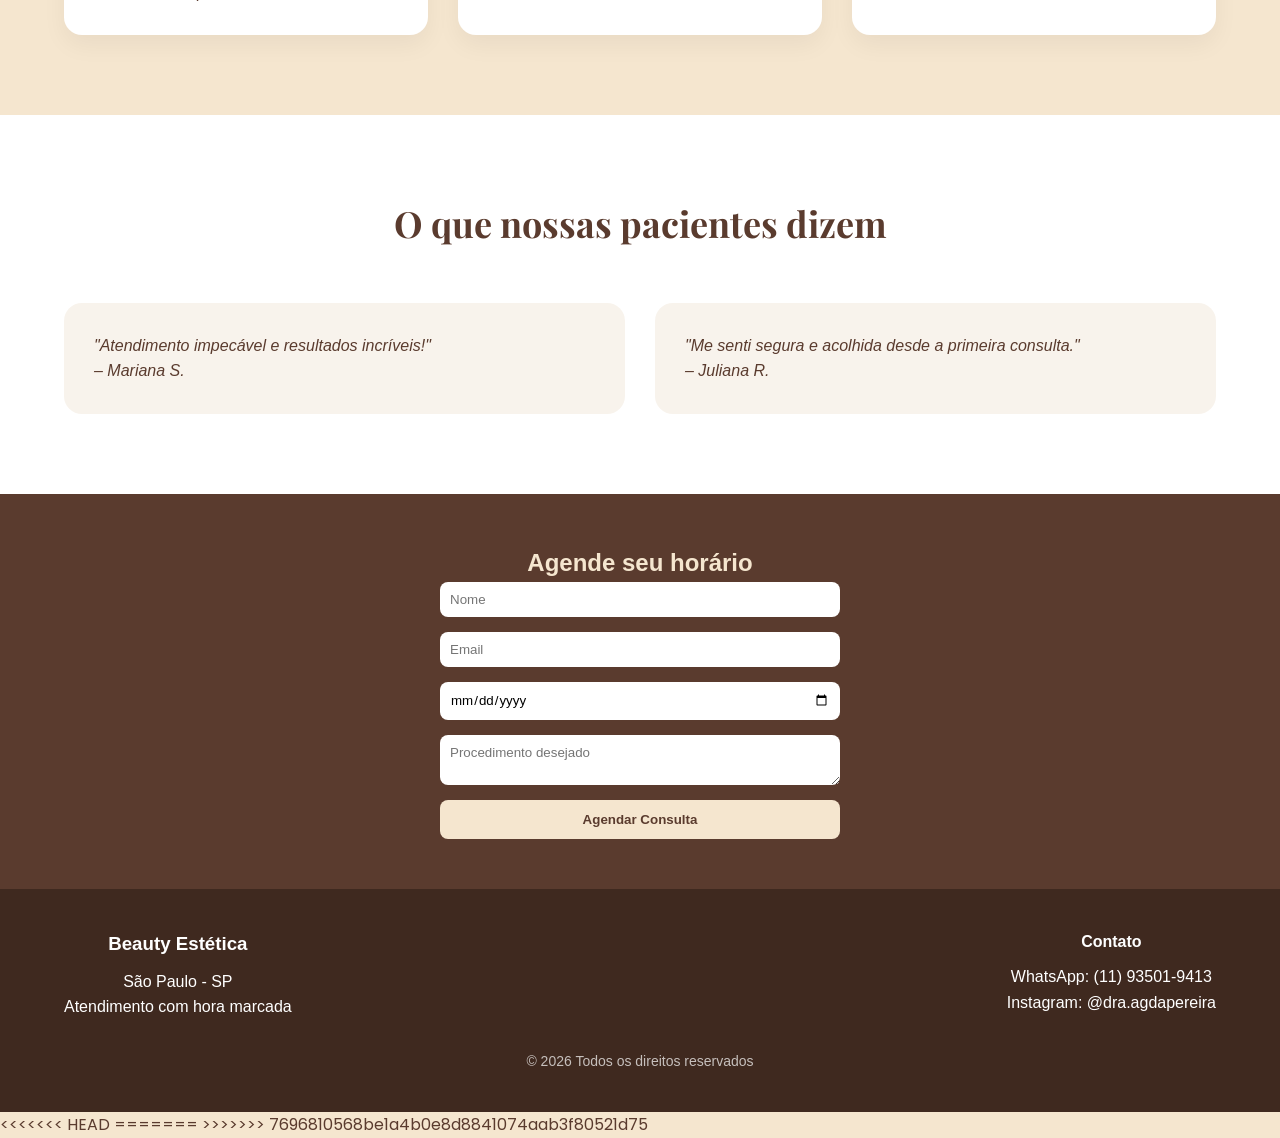
==== commit 40c0b296: "Update image paths to use 'assets' directory" ====
--- a/index.html
+++ b/index.html
@@ -11,12 +11,10 @@
 
   <!-- Google Fonts -->
   <link href="https://fonts.googleapis.com/css2?family=Playfair+Display:wght@600&family=Poppins:wght@400;500;600&display=swap" rel="stylesheet">
-=======
     <meta name="viewport" content="width=device-width, initial-scale=1.0">
     <meta charset="UTF-8">
     <title>Clínica Beauty Estética</title>
     <link rel="stylesheet" href="style.css">
->>>>>>> 7696810568be1a4b0e8d8841074aab3f80521d75
 </head>
 
 <body>
@@ -50,7 +48,7 @@
       </div>
 
       <div class="hero-image">
-        <img src="/img/WhatsApp Image 2026-01-08 at 19.24.49.jpeg" alt="Dra. Agda Pereira">
+        <img src="assets/img/WhatsApp Image 2026-01-08 at 19.24.49.jpeg" alt="Dra. Agda Pereira">
       </div>
 
     </div>
@@ -65,28 +63,28 @@
 
         <div class="card">
           <a href="procedimento.html?id=botox">
-            <img src="/img/mulher-recebendo-uma-injecao-de-beleza-facial-no-centro-de-bem-estar.jpg" alt="Botox">
+            <img src="assets/img/mulher-recebendo-uma-injecao-de-beleza-facial-no-centro-de-bem-estar.jpg" alt="Botox">
             <h3>Botox Facial</h3>
           </a>
         </div>
 
         <div class="card">
           <a href="procedimento.html?id=preenchimento-labial">
-            <img src="/img/WhatsApp Image 2026-01-08 at 19.49.05.jpeg" alt="Preenchimento Labial">
+            <img src="assets/img/WhatsApp Image 2026-01-08 at 19.49.05.jpeg" alt="Preenchimento Labial">
             <h3>Preenchimento Labial</h3>
           </a>
         </div>
 
         <div class="card">
           <a href="procedimento.html?id=limpeza">
-            <img src="/img/mulher-de-close-up-usando-creme-facial.jpg" alt="Limpeza de Pele">
+            <img src="assets/img/mulher-de-close-up-usando-creme-facial.jpg" alt="Limpeza de Pele">
             <h3>Limpeza de Pele</h3>
           </a>
         </div>
 
         <div class="card">
           <a href="procedimento.html?id=skinbooster">
-            <img src="/img/retrato-de-mulher-madura-antes-e-depois-retocado.jpg" alt="Skinbooster">
+            <img src="assets/img/retrato-de-mulher-madura-antes-e-depois-retocado.jpg" alt="Skinbooster">
             <h3>Skinbooster</h3>
           </a>
         </div>
